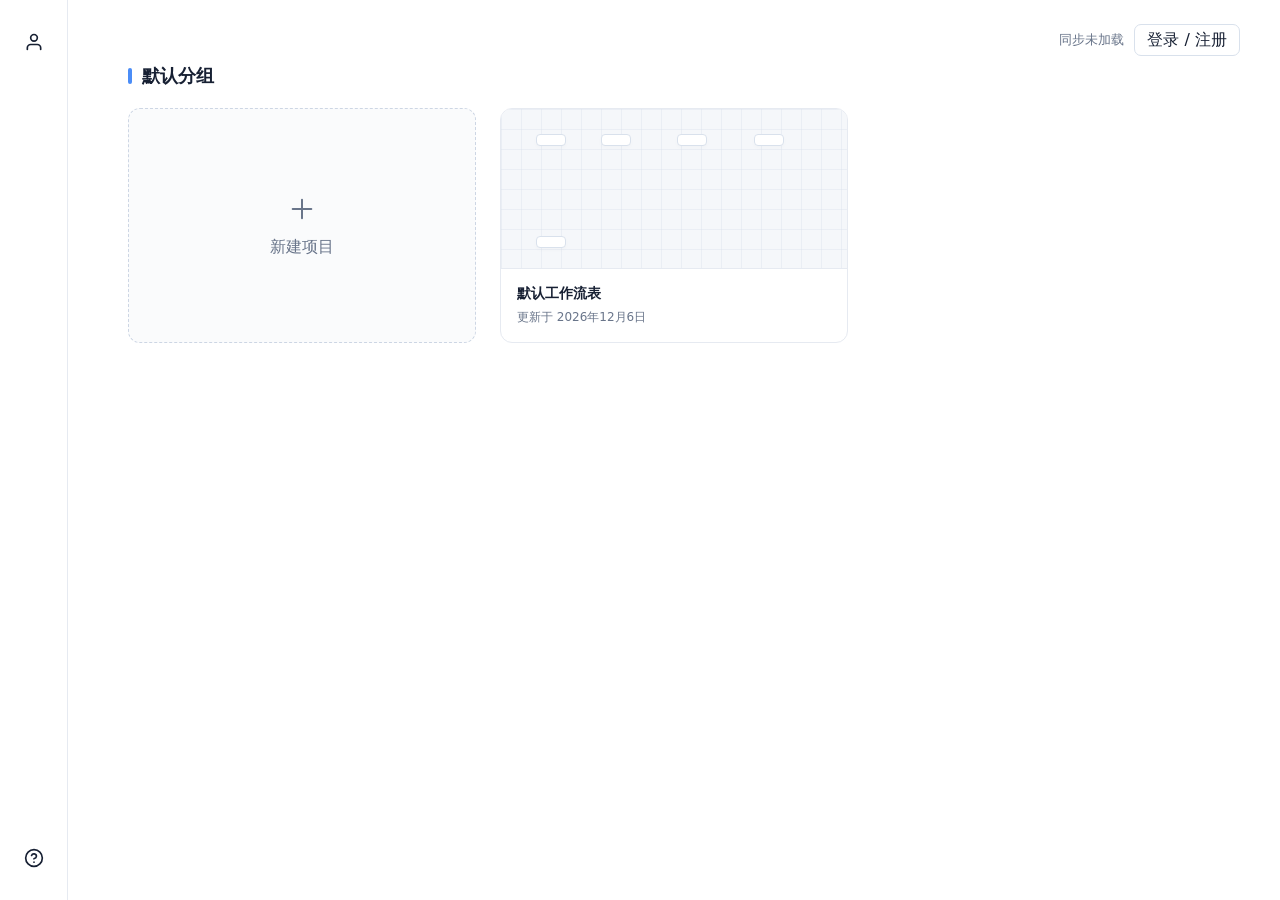
==== index.html @ f254afd6 "Add files via upload" ====
<!doctype html>
<html lang="zh-CN">
  <head>
    <meta charset="UTF-8" />
    <meta name="viewport" content="width=device-width, initial-scale=1.0" />
    <title>自定义工作流表</title>
    <link rel="stylesheet" href="./workflow-board.css" />
  </head>
  <body>

    <!-- 加载中弹窗 -->
    <div id="loadingModal" class="modal-overlay" style="display: none; z-index: 10000;">
      <div class="modal-box" style="width: auto; display: flex; align-items: center; gap: 16px; padding: 16px 24px;">
        <div class="spinner"></div>
        <span id="loadingMessage" style="font-size: 14px; font-weight: 500;">AI 思考中...</span>
      </div>
    </div>

    <!-- 视图 1：主控制台 Dashboard -->
    <div id="dashboardView" class="view-container active">
      <aside class="dash-sidebar">
        <div class="user-avatar" title="用户账号">
          <svg width="20" height="20" viewBox="0 0 24 24" fill="none" stroke="currentColor" stroke-width="2" stroke-linecap="round" stroke-linejoin="round">
            <path d="M20 21v-2a4 4 0 0 0-4-4H8a4 4 0 0 0-4 4v2"></path>
            <circle cx="12" cy="7" r="4"></circle>
          </svg>
        </div>
        <div class="help-icon" title="帮助与设置">
          <svg width="20" height="20" viewBox="0 0 24 24" fill="none" stroke="currentColor" stroke-width="2" stroke-linecap="round" stroke-linejoin="round">
            <circle cx="12" cy="12" r="10"></circle>
            <path d="M9.09 9a3 3 0 0 1 5.83 1c0 2-3 3-3 3"></path>
            <line x1="12" y1="17" x2="12.01" y2="17"></line>
          </svg>
        </div>
      </aside>
      
      <main class="dash-main">
        <header class="dash-header-top">
          <div class="auth-bar">
            <span id="authStatus" class="auth-status">本地模式</span>
            <button id="loginOpenBtn" class="ghost-button" type="button">登录 / 注册</button>
            <button id="logoutBtn" class="ghost-button" type="button" hidden>退出</button>
          </div>
        </header>

        <div id="dashboardContent">
          <!-- 项目卡片与分类组由 JS 动态生成 -->
        </div>
      </main>
    </div>

    <!-- 视图 2：编辑器 Editor -->
    <div id="editorView" class="view-container app-shell">
      <header class="topbar">
        <div class="brand">
          <!-- 返回主页按钮 -->
          <button class="back-btn" id="backToDashBtn" title="返回项目主页">
            <svg width="18" height="18" viewBox="0 0 24 24" fill="none" stroke="currentColor" stroke-width="2" stroke-linecap="round" stroke-linejoin="round">
              <line x1="19" y1="12" x2="5" y2="12"></line>
              <polyline points="12 19 5 12 5"></polyline>
            </svg>
          </button>
          <span class="brand-mark" aria-hidden="true"></span>
          <div style="display: flex; flex-direction: column;">
            
            <!-- 顶部项目分类组保留自定义输入组件 -->
            <div style="position: relative;">
              <input class="project-category-input" id="projectCategoryInput" type="text" placeholder="项目分类 (如: 个人项目)" aria-label="项目分类组" autocomplete="off" />
              <div id="projectCategoryDropdown" class="combo-dropdown" style="width: 140px;"></div>
            </div>

            <input class="workflow-title-input" id="workflowTitleInput" type="text" value="自定义工作流表" aria-label="工作流名称" />
          </div>
        </div>
        <div class="top-actions">
          <!-- 新增 AI 生成按钮 -->
          <button class="ai-button" id="aiGenerateBtn" type="button" title="使用 AI 一键生成完整的工作流">✨ 智能生成</button>
          <button class="ghost-button" id="apiConfigBtn" type="button" title="配置 Gemini API Key">配置 API</button>
          <button class="icon-button" id="resetBtn" type="button" title="恢复当前示例">↺</button>
          <button class="ghost-button" id="addNodeBtn" type="button">新增节点</button>
          <button class="primary-button" id="saveBtn" type="button">保存</button>
        </div>
      </header>

      <main class="workspace">
        <aside class="sidebar">
          <div class="rail">
            <button class="rail-button active" title="工作流" aria-label="工作流">
              <span></span>
            </button>
            <button class="rail-button" id="newWorkspaceBtn" title="新建空白工作区" aria-label="新建空白工作区">
              <svg width="18" height="18" viewBox="0 0 24 24" fill="none" stroke-width="2.5" stroke-linecap="round" stroke-linejoin="round" style="margin: auto; display: block;">
                <line x1="12" y1="5" x2="12" y2="19"></line>
                <line x1="5" y1="12" x2="19" y2="12"></line>
              </svg>
            </button>
          </div>
          <section class="list-panel">
            <div class="panel-heading">
              <h2>项目文件夹</h2>
              <span id="nodeCount">0</span>
            </div>
            <label class="search-box">
              <span aria-hidden="true">⌕</span>
              <input id="searchInput" type="search" placeholder="搜索名称" autocomplete="off" />
            </label>
            <div class="node-list-container" id="nodeListContainer">
              <ol class="node-list" id="nodeList"></ol>
            </div>
          </section>
        </aside>

        <section class="canvas-section">
          <div class="canvas-toolbar">
            <div class="zoom-group" aria-label="缩放控制">
              <button id="zoomOutBtn" type="button">−</button>
              <span id="zoomLabel">100%</span>
              <button id="zoomInBtn" type="button">＋</button>
            </div>
            <button id="fitBtn" type="button">自动布局</button>
            <button id="connectEdgeBtn" type="button">新增连线</button>
            <button id="deleteEdgeBtn" type="button" disabled>删除连线</button>
            <div class="connection-hint" id="connectionHint">Shift框选 | Ctrl拖拽复制 | Ctrl+Z撤销</div>
          </div>
          <div class="canvas-viewport" id="canvasViewport">
            <div class="canvas-grid" id="canvasGrid">
              <svg class="edge-layer" id="edgeLayer" aria-hidden="true"></svg>
              <div class="node-layer" id="nodeLayer"></div>
            </div>
            <div class="selection-box" id="selectionBox" hidden></div>
          </div>
          <div class="minimap" aria-hidden="true">
            <svg id="miniMapSvg" viewBox="0 0 220 120"></svg>
            <div class="mini-tools">
              <button type="button" id="miniPlus" title="放大">＋</button>
              <button type="button" id="miniMinus" title="缩小">−</button>
            </div>
          </div>
        </section>

        <aside class="detail-panel" id="detailPanel">
          <div class="detail-header">
            <div>
              <p class="eyebrow">节点信息</p>
              <h2 id="detailTitle">选择节点</h2>
            </div>
          </div>

          <form class="detail-form" id="detailForm">
            <label>
              节点名称
              <input id="nodeTitleInput" name="title" type="text" />
            </label>
            
            <div class="field-row">
              <label style="flex: 1;">
                分类组
                <!-- === 核心修改：右侧节点分类组使用原生 Select 下拉菜单 === -->
                <select id="nodeCategorySelect" name="category"></select>
              </label>
              <label style="flex: 0 0 64px;">
                节点颜色
                <input id="nodeColorInput" name="color" type="color" value="#ffffff" />
              </label>
            </div>

            <label>
              <div style="display:flex; justify-content: space-between; align-items: center;">
                <span>备注</span>
                <button type="button" id="aiDescBtn" class="label-action-btn" title="根据当前节点名称与分类，AI自动编写执行说明">✨ 智能补全</button>
              </div>
              <textarea id="nodeDescriptionInput" name="description" rows="4"></textarea>
            </label>

            <!-- 超链接设置区域 -->
            <div class="field-row">
              <label>
                链接文字
                <input id="nodeLinkTextInput" name="linkText" type="text" placeholder="例如：点击下载扩展插件" />
              </label>
              <label>
                链接地址
                <input id="nodeLinkUrlInput" name="linkUrl" type="url" placeholder="https://" />
              </label>
            </div>

            <div class="image-block">
              <div class="block-title">节点图片</div>
              <div class="image-preview" id="imagePreview">
                <span>未添加图片</span>
              </div>
              <div class="image-actions">
                <label class="upload-button" for="nodeImageInput">添加图片</label>
                <input id="nodeImageInput" name="image" type="file" accept="image/*" />
                <button class="ghost-button" id="removeImageBtn" type="button">移除图片</button>
              </div>
            </div>

            <button class="danger-button" id="deleteNodeBtn" type="button" style="margin-top: 12px;">删除选中的节点</button>
          </form>
        </aside>
      </main>

      <footer class="footer">
        <span class="live-dot"></span>
        <span id="footerText">本地工作流已就绪</span>
      </footer>
    </div>

    <!-- 自定义确认弹窗，用于避开 iframe 对 window.confirm 的拦截 -->
    <div id="confirmModal" class="modal-overlay" style="display: none;">
      <div class="modal-box">
        <h3 id="confirmTitle">确认操作</h3>
        <p id="confirmMessage"></p>
        <input type="text" id="confirmInput" style="display: none; width: 100%; margin-bottom: 16px; padding: 8px 12px; border: 1px solid var(--line); border-radius: 6px; box-sizing: border-box; outline: none;" />
        <div class="modal-actions">
          <button id="confirmCancelBtn" class="ghost-button">取消</button>
          <button id="confirmOkBtn" class="primary-button" style="width: auto; margin: 0;">确认</button>
        </div>
      </div>
    </div>

    <div id="authModal" class="modal-overlay" style="display: none;">
      <div class="modal-box auth-modal-box">
        <h3>账号登录</h3>
        <p>登录后，工作流会保存到 Supabase 云端，并按账号隔离。</p>
        <label class="auth-field">
          邮箱
          <input id="authEmailInput" type="email" autocomplete="email" placeholder="name@example.com" />
        </label>
        <label class="auth-field">
          密码
          <input id="authPasswordInput" type="password" autocomplete="current-password" placeholder="至少 6 位" />
        </label>
        <div class="modal-actions">
          <button id="authCancelBtn" class="ghost-button" type="button">取消</button>
          <button id="authRegisterBtn" class="ghost-button" type="button">注册</button>
          <button id="authLoginBtn" class="primary-button" type="button" style="width: auto; margin: 0;">登录</button>
        </div>
      </div>
    </div>

    <!-- 图片大图预览弹窗 -->
    <div id="imagePreviewModal" class="modal-overlay" style="display: none; z-index: 10002; cursor: zoom-out;" title="点击关闭预览">
      <img id="previewModalImg" src="" style="max-width: 90vw; max-height: 90vh; border-radius: 8px; box-shadow: 0 16px 40px rgba(0,0,0,0.5); object-fit: contain; cursor: default;" onclick="event.stopPropagation()" />
      <button style="position: absolute; top: 24px; right: 24px; background: rgba(0,0,0,0.5); border: 1px solid rgba(255,255,255,0.2); color: white; border-radius: 50%; width: 40px; height: 40px; font-size: 24px; line-height: 1; cursor: pointer; display: flex; align-items: center; justify-content: center;" onclick="document.getElementById('imagePreviewModal').style.display='none'">×</button>
    </div>

    <script src="https://cdn.jsdelivr.net/npm/@supabase/supabase-js@2"></script>
    <script src="./supabase-config.js"></script>
    <script src="./workflow-board.js"></script>
  </body>
</html>
---- workflow-board.css ----
:root {
        --bg: #f7f9fc;
        --surface: #ffffff;
        --line: #e6eaf1;
        --line-strong: #d9e1ec;
        --text: #172033;
        --muted: #69758a;
        --soft: #f2f5f9;
        --blue: #4b8df7;
        --blue-soft: #eaf3ff;
        --green: #35bd83;
        --green-soft: #e9f8f0;
        --orange: #f4a24c;
        --orange-soft: #fff3e4;
        --red: #df5d61;
        --red-soft: #fff0f0;
        --purple: #9b51e0;
        --purple-soft: #f3e8ff;
        --shadow: 0 16px 40px rgba(29, 45, 78, 0.08);
        --node-w: 220px;
        font-family:
          Inter, "Microsoft YaHei", "PingFang SC", "Segoe UI", system-ui, sans-serif;
      }

      * {
        box-sizing: border-box;
      }

      body {
        margin: 0;
        min-height: 100vh;
        color: var(--text);
        background: var(--bg);
        overflow-x: hidden;
      }

      button,
      input,
      select,
      textarea {
        font: inherit;
      }

      button {
        cursor: pointer;
      }

      /* 自定义弹窗 Modal 样式 */
      .modal-overlay {
        position: fixed;
        inset: 0;
        background: rgba(0, 0, 0, 0.4);
        backdrop-filter: blur(2px);
        display: flex;
        align-items: center;
        justify-content: center;
        z-index: 9999;
      }
      .modal-box {
        background: var(--surface);
        width: 320px;
        border-radius: 12px;
        padding: 24px;
        box-shadow: 0 20px 40px rgba(0, 0, 0, 0.15);
        animation: modalIn 0.2s cubic-bezier(0.16, 1, 0.3, 1);
      }
      @keyframes modalIn {
        from { transform: translateY(16px); opacity: 0; }
        to { transform: translateY(0); opacity: 1; }
      }
      .modal-box h3 {
        margin: 0 0 12px 0;
        font-size: 16px;
        font-weight: 650;
      }
      .modal-box p {
        margin: 0 0 24px 0;
        font-size: 14px;
        color: var(--muted);
        line-height: 1.5;
      }
      .modal-actions {
        display: flex;
        justify-content: flex-end;
        gap: 12px;
      }

      /* Loading Modal */
      .spinner {
        width: 24px;
        height: 24px;
        border: 3px solid var(--line-strong);
        border-top-color: var(--blue);
        border-radius: 50%;
        animation: spin 1s linear infinite;
        flex-shrink: 0;
      }
      @keyframes spin {
        to { transform: rotate(360deg); }
      }

      /* 视图切换逻辑 */
      .view-container {
        display: none;
        width: 100vw;
        min-height: 100vh;
      }
      .view-container.active {
        display: block;
      }

      /* =========================================
         主控制台 (Dashboard) 样式 
         ========================================= */
      #dashboardView.active {
        display: flex;
        background: #ffffff;
      }

      .dash-sidebar {
        width: 68px;
        border-right: 1px solid var(--line);
        display: flex;
        flex-direction: column;
        align-items: center;
        padding: 24px 0;
        justify-content: space-between;
        flex-shrink: 0;
        background: #fff;
        z-index: 10;
      }

      .dash-sidebar .user-avatar,
      .dash-sidebar .help-icon {
        width: 36px;
        height: 36px;
        border-radius: 50%;
        display: flex;
        align-items: center;
        justify-content: center;
        color: var(--text);
        cursor: pointer;
        transition: background 0.2s;
      }

      .dash-sidebar .user-avatar:hover,
      .dash-sidebar .help-icon:hover {
        background: var(--soft);
      }

      .dash-main {
        flex: 1;
        padding: 40px 60px;
        overflow-y: auto;
        position: relative;
      }

      .dash-header-top {
        position: absolute;
        top: 24px;
        right: 40px;
      }
      .auth-bar {
        display: flex;
        align-items: center;
        gap: 10px;
      }
      .auth-status {
        min-width: 72px;
        color: var(--muted);
        font-size: 13px;
        text-align: right;
      }
      .auth-modal-box {
        width: 380px;
      }
      .auth-field {
        display: grid;
        gap: 8px;
        margin-bottom: 14px;
        color: var(--muted);
        font-size: 13px;
      }
      .auth-field input {
        width: 100%;
        border: 1px solid var(--line);
        border-radius: 8px;
        padding: 10px 12px;
        outline: none;
        background: #fff;
        color: var(--text);
      }
      .auth-field input:focus {
        border-color: var(--blue);
        box-shadow: 0 0 0 3px rgba(75, 141, 247, 0.12);
      }
      .dash-header-top .top-avatar {
        width: 32px;
        height: 32px;
        border-radius: 50%;
        background: var(--blue);
        color: #fff;
        display: flex;
        align-items: center;
        justify-content: center;
        font-size: 14px;
        font-weight: bold;
      }

      /* 项目分组样式 */
      .dashboard-group {
        margin-top: 40px;
      }
      .dashboard-group:first-child {
        margin-top: 24px;
      }
      .group-title {
        font-size: 18px;
        font-weight: 600;
        margin: 0 0 20px 0;
        color: var(--text);
        display: flex;
        align-items: center;
      }
      .group-title::before {
        content: "";
        display: inline-block;
        width: 4px;
        height: 16px;
        background: var(--blue);
        border-radius: 2px;
        margin-right: 10px;
      }

      .project-grid {
        display: grid;
        grid-template-columns: repeat(auto-fill, minmax(280px, 1fr));
        gap: 24px;
      }

      .project-card {
        background: #fff;
        border: 1px solid var(--line);
        border-radius: 12px;
        overflow: hidden;
        cursor: pointer;
        transition: all 0.2s ease;
        text-align: left;
        padding: 0;
        display: flex;
        flex-direction: column;
        position: relative;
      }

      .project-card:hover {
        border-color: var(--blue);
        box-shadow: 0 8px 24px rgba(75, 141, 247, 0.12);
        transform: translateY(-2px);
      }

      .project-card.new-project {
        border: 1px dashed #cdd6e4;
        background: #fafbfc;
        align-items: center;
        justify-content: center;
        min-height: 220px;
        color: var(--muted);
      }

      .project-card.new-project:hover {
        border-color: var(--blue);
        background: var(--blue-soft);
        color: var(--blue);
      }

      .project-card.new-project svg {
        margin-bottom: 12px;
        stroke: currentColor;
      }

      .project-card .thumbnail {
        height: 160px;
        background: #f5f7fa;
        border-bottom: 1px solid var(--line);
        position: relative;
        overflow: hidden;
      }

      .mock-canvas-bg {
        position: absolute;
        inset: 0;
        background-image:
          linear-gradient(to right, rgba(218, 225, 236, 0.4) 1px, transparent 1px),
          linear-gradient(to bottom, rgba(218, 225, 236, 0.4) 1px, transparent 1px);
        background-size: 20px 20px;
      }
      .mock-node {
        position: absolute;
        background: #fff;
        border: 1px solid #d9e1ec;
        border-radius: 4px;
        box-shadow: 0 2px 4px rgba(0,0,0,0.02);
      }

      .project-card .info {
        padding: 16px;
      }

      .project-card .info h3 {
        margin: 0 0 6px 0;
        font-size: 14px;
        font-weight: 600;
        color: var(--text);
        white-space: nowrap;
        overflow: hidden;
        text-overflow: ellipsis;
      }

      .project-card .info p {
        margin: 0;
        font-size: 12px;
        color: var(--muted);
      }

      .delete-project-btn {
        position: absolute;
        top: 10px;
        right: 10px;
        width: 28px;
        height: 28px;
        border-radius: 6px;
        background: rgba(255,255,255,0.9);
        border: 1px solid var(--line);
        color: var(--muted);
        display: flex;
        align-items: center;
        justify-content: center;
        opacity: 0;
        transition: all 0.2s;
      }

      .project-card:hover .delete-project-btn {
        opacity: 1;
      }

      .delete-project-btn:hover {
        background: var(--red-soft);
        color: var(--red);
        border-color: #f0c3c5;
      }


      /* =========================================
         编辑器 (Editor) 样式 
         ========================================= */
      #editorView.active {
        display: grid;
        grid-template-rows: 64px 1fr 28px;
        background: linear-gradient(#fff, #f8fafc 45%);
      }

      .topbar {
        display: flex;
        align-items: center;
        justify-content: space-between;
        padding: 0 24px;
        border-bottom: 1px solid var(--line);
        background: rgba(255, 255, 255, 0.92);
      }

      .brand {
        display: flex;
        align-items: center;
        gap: 14px;
      }

      .back-btn {
        display: flex;
        align-items: center;
        justify-content: center;
        width: 30px;
        height: 30px;
        border-radius: 8px;
        border: 1px solid transparent;
        background: transparent;
        color: var(--muted);
        transition: all 0.2s;
      }
      .back-btn:hover {
        background: var(--soft);
        color: var(--text);
        border-color: var(--line);
      }

      .project-category-input {
        border: 1px solid transparent;
        background: transparent;
        padding: 0 4px;
        margin: 0 0 2px -4px;
        color: var(--muted);
        font-size: 12px;
        line-height: 1;
        width: min(240px, 42vw);
        border-radius: 4px;
        outline: none;
        transition: all 0.2s;
      }

      .project-category-input:hover,
      .project-category-input:focus {
        background: var(--soft);
        border-color: var(--line-strong);
        color: var(--text);
      }

      h1,
      h2 {
        margin: 0;
        font-weight: 650;
        letter-spacing: 0;
      }

      h1 {
        font-size: 15px;
      }

      .workflow-title-input {
        width: min(240px, 42vw);
        min-height: 22px;
        padding: 0;
        border: 1px solid transparent;
        border-radius: 5px;
        background: transparent;
        color: var(--text);
        font-size: 15px;
        font-weight: 650;
        margin-left: -2px;
      }

      .workflow-title-input:hover,
      .workflow-title-input:focus {
        padding: 0 6px;
        border-color: var(--line-strong);
        background: #fbfcfe;
        box-shadow: none;
      }

      h2 {
        font-size: 14px;
      }

      .top-actions,
      .canvas-toolbar,
      .zoom-group,
      .field-row {
        display: flex;
        align-items: center;
      }

      .top-actions {
        gap: 8px;
      }

      .primary-button,
      .ghost-button,
      .danger-button,
      .icon-button,
      .ai-button,
      .canvas-toolbar button,
      .mini-tools button {
        min-height: 32px;
        border: 1px solid var(--line-strong);
        border-radius: 7px;
        background: var(--surface);
        color: var(--text);
        transition:
          border-color 0.16s ease,
          background 0.16s ease,
          color 0.16s ease;
      }

      .primary-button {
        padding: 0 14px;
        border-color: #3f82ee;
        background: var(--blue);
        color: #fff;
      }

      .ghost-button,
      .danger-button {
        padding: 0 12px;
      }

      .danger-button {
        background: transparent;
        border-color: #f0c3c5;
        color: var(--red);
      }
      .danger-button:hover {
        background: var(--red-soft);
      }

      /* AI 生成按钮 */
      .ai-button {
        background: linear-gradient(135deg, var(--purple-soft), #fff);
        border-color: #d8b4fe !important;
        color: var(--purple) !important;
        font-weight: 600;
        padding: 0 14px;
      }
      .ai-button:hover:not(:disabled) {
        background: #f3e8ff;
      }
      .ai-button:disabled {
        opacity: 0.6;
        cursor: not-allowed;
      }

      #apiConfigBtn.api-ready {
        border-color: #bde8d4;
        background: var(--green-soft);
        color: #16885b;
      }

      .api-config-note {
        display: block;
        margin-bottom: 14px;
        color: var(--muted);
        font-size: 12px;
        line-height: 1.5;
      }

      .api-config-field {
        display: grid;
        gap: 6px;
        margin-bottom: 12px;
        color: var(--muted);
        font-size: 12px;
      }

      .api-config-field input {
        width: 100%;
        min-height: 34px;
        padding: 0 10px;
        border: 1px solid var(--line);
        border-radius: 7px;
        background: #fbfcfe;
        color: var(--text);
        outline: none;
      }

      .icon-button {
        width: 32px;
        font-size: 17px;
      }

      .workspace {
        min-height: 0;
        display: grid;
        grid-template-columns: 260px minmax(520px, 1fr) 300px;
        border-bottom: 1px solid var(--line);
      }

      .sidebar {
        display: grid;
        grid-template-columns: 58px 1fr;
        min-width: 0;
        border-right: 1px solid var(--line);
        background: var(--surface);
      }

      .rail {
        display: flex;
        flex-direction: column;
        align-items: center;
        gap: 12px;
        padding-top: 20px;
        border-right: 1px solid var(--line);
      }

      .rail-button {
        width: 34px;
        height: 34px;
        border: 0;
        border-radius: 8px;
        background: transparent;
        cursor: pointer;
      }

      .rail-button span {
        display: block;
        width: 16px;
        height: 16px;
        margin: auto;
        border: 2px solid #92a0b5;
        border-radius: 4px;
      }

      .rail-button svg {
        stroke: #92a0b5;
        transition: stroke 0.16s ease;
      }

      .rail-button:hover svg {
        stroke: var(--blue);
      }

      .rail-button.active {
        background: var(--blue-soft);
      }

      .rail-button.active span {
        border-color: var(--blue);
      }

      .rail-button.active svg {
        stroke: var(--blue);
      }

      .list-panel {
        padding: 20px 14px;
        min-width: 0;
        display: flex;
        flex-direction: column;
      }

      .panel-heading {
        display: flex;
        align-items: center;
        justify-content: space-between;
        margin-bottom: 14px;
        flex-shrink: 0;
      }

      .panel-heading span {
        color: var(--muted);
        font-size: 12px;
      }

      .search-box {
        display: flex;
        align-items: center;
        gap: 8px;
        height: 34px;
        padding: 0 10px;
        border: 1px solid var(--line);
        border-radius: 7px;
        background: #fbfcfe;
        color: #8b96aa;
        flex-shrink: 0;
      }

      .search-box input {
        width: 100%;
        border: 0;
        outline: 0;
        background: transparent;
        color: var(--text);
      }

      .node-list-container {
        flex: 1;
        overflow-y: auto;
        margin-top: 14px;
        padding-right: 4px;
      }

      .node-list {
        list-style: none;
        margin: 0;
        padding: 0;
        display: grid;
        gap: 4px;
      }

      .category-header {
        font-size: 12px;
        font-weight: 650;
        color: #92a0b5;
        margin: 14px 0 6px 4px;
        grid-column: 1 / -1;
        display: flex;
        align-items: center;
      }
      .category-header:first-child {
        margin-top: 0;
      }

      /* ===== 节点分类编辑框样式 ===== */
      .category-title-edit {
        padding: 2px 6px;
        border-radius: 4px;
        border: 1px solid transparent;
        outline: none;
        transition: all 0.2s;
        cursor: text;
        display: inline-block;
        min-width: 60px;
      }
      .category-title-edit:hover,
      .category-title-edit:focus {
        background: rgba(0,0,0,0.04);
        border-color: var(--line);
        color: var(--text);
      }

      .node-list button {
        width: 100%;
        display: grid;
        grid-template-columns: 18px minmax(0, 1fr);
        align-items: center;
        gap: 7px;
        min-height: 36px;
        border: 1px solid transparent;
        border-radius: 7px;
        background: transparent;
        color: var(--text);
        text-align: left;
      }

      .node-list button:hover,
      .node-list button.active {
        border-color: var(--line);
        background: #fbfcff;
      }

      .status-dot {
        width: 9px;
        height: 9px;
        border-radius: 50%;
        background: var(--muted);
      }

      .node-list .title {
        overflow: hidden;
        text-overflow: ellipsis;
        white-space: nowrap;
        font-size: 13px;
      }

      .canvas-section {
        position: relative;
        overflow: hidden;
        min-width: 0;
        min-height: 0;
        display: grid;
        grid-template-rows: 52px 1fr;
        background: #fbfcfe;
      }

      .canvas-toolbar {
        gap: 10px;
        padding: 10px 18px;
        border-bottom: 1px solid var(--line);
      }

      .zoom-group {
        height: 32px;
        border: 1px solid var(--line);
        border-radius: 7px;
        overflow: hidden;
        background: var(--surface);
      }

      .zoom-group button {
        min-height: 30px;
        width: 32px;
        border: 0;
        border-radius: 0;
      }

      .zoom-group span {
        min-width: 56px;
        text-align: center;
        color: var(--muted);
        font-size: 12px;
      }

      .connection-hint {
        margin-left: auto;
        color: var(--muted);
        font-size: 12px;
      }

      .canvas-toolbar button.active {
        border-color: #9dc1fb;
        background: var(--blue-soft);
        color: #236bd5;
      }

      .canvas-toolbar button:disabled {
        cursor: not-allowed;
        opacity: 0.48;
      }

      .canvas-viewport {
        position: relative;
        overflow: hidden;
        min-height: 0;
        cursor: default;
      }

      .canvas-viewport.panning {
        cursor: grabbing;
      }

      /* 拖拽图片进入画布时的视觉提示 */
      .canvas-viewport.drag-over::after {
        content: "松开鼠标以批量生成图片节点";
        position: absolute;
        inset: 0;
        background: rgba(75, 141, 247, 0.08);
        border: 2px dashed var(--blue);
        z-index: 200;
        display: flex;
        align-items: center;
        justify-content: center;
        font-size: 20px;
        font-weight: 600;
        color: var(--blue);
        pointer-events: none;
      }

      .canvas-grid {
        position: absolute;
        inset: 0;
        transform-origin: 0 0;
        background-image:
          linear-gradient(to right, rgba(218, 225, 236, 0.55) 1px, transparent 1px),
          linear-gradient(to bottom, rgba(218, 225, 236, 0.55) 1px, transparent 1px);
        background-size: 120px 120px;
      }

      .edge-layer,
      .node-layer {
        position: absolute;
        inset: 0;
        transform-origin: 0 0;
      }

      .edge-layer {
        width: 100%;
        height: 100%;
        pointer-events: auto;
      }

      .node-layer {
        pointer-events: none;
      }

      .edge-path {
        fill: none;
        stroke: #64c894;
        stroke-width: 2;
        pointer-events: none;
        transition:
          stroke 0.16s ease,
          stroke-width 0.16s ease;
      }

      .edge-hit {
        fill: none;
        stroke: rgba(0, 0, 0, 0);
        stroke-width: 18;
        cursor: pointer;
        pointer-events: stroke;
      }

      .edge-path.muted {
        stroke: #cfd7e4;
        stroke-dasharray: 5 5;
      }

      .edge-path:hover,
      .edge-path.selected {
        stroke: var(--blue);
        stroke-width: 3;
      }

      /* 节点卡片样式 */
      .node-card {
        position: absolute;
        width: var(--node-w);
        min-height: 120px; 
        display: flex;
        flex-direction: column;
        align-items: stretch;
        text-align: left;
        gap: 8px;
        padding: 12px;
        border: 1px solid var(--line-strong);
        border-radius: 8px;
        background: var(--surface);
        box-shadow: 0 7px 20px rgba(25, 36, 64, 0.05);
        cursor: grab;
        touch-action: none;
        user-select: none;
        pointer-events: auto;
        overflow: hidden; 
      }

      /* ==== 智能弹性高度核心逻辑 ==== */
      .node-card.auto-height {
        height: auto !important; 
      }
      .node-card.auto-height .node-sub {
        max-height: 60px; 
      }
      .node-card:not(.auto-height) .node-sub {
        flex: 1; 
        max-height: none;
      }

      .node-card:hover {
        border-color: #b9c8dd;
      }

      .node-card:active {
        cursor: grabbing;
      }

      .node-card.selected {
        border-color: var(--blue);
        box-shadow: 0 0 0 3px rgba(75, 141, 247, 0.15), var(--shadow);
      }

      .node-card.running {
        border-color: var(--orange);
      }

      /* 分类徽章样式 */
      .node-badge {
        display: inline-flex;
        align-items: center;
        gap: 4px;
        font-size: 11px;
        font-weight: 600;
        padding: 4px 8px;
        border-radius: 6px;
        margin-bottom: 4px;
        width: fit-content;
        transition: background-color 0.2s, color 0.2s;
      }
      .node-badge svg {
        width: 12px;
        height: 12px;
        flex-shrink: 0;
        fill: currentColor;
      }

      .node-title {
        display: block;
        overflow: hidden;
        text-overflow: ellipsis;
        white-space: nowrap;
        font-size: 13px;
        font-weight: 650;
      }

      .node-sub {
        display: flex;
        flex-direction: column;
        margin-top: 5px;
        color: var(--muted);
        font-size: 11px;
        min-height: 0;
        overflow-y: auto; 
        padding-right: 4px;
      }

      /* 滚动条美化 */
      .node-sub::-webkit-scrollbar {
        width: 4px;
      }
      .node-sub::-webkit-scrollbar-thumb {
        background: rgba(0,0,0,0.15);
        border-radius: 4px;
      }
      .node-sub::-webkit-scrollbar-track {
        background: transparent;
      }

      .node-sub span {
        display: block;
        white-space: pre-wrap;     
        word-break: break-word;    
        line-height: 1.4;
        color: var(--text);
      }

      .node-link {
        display: inline-flex;
        align-items: center;
        gap: 6px;
        margin-top: 8px;
        padding: 6px 8px;
        background: var(--blue-soft);
        color: var(--blue);
        border-radius: 6px;
        font-size: 12px;
        font-weight: 500;
        text-decoration: none;
        transition: all 0.16s ease;
        width: fit-content;
        max-width: 100%;
        cursor: pointer;
        flex-shrink: 0; 
      }
      
      .node-link:hover {
        background: #d1e2ff;
        text-decoration: underline;
      }
      
      .node-link svg {
        flex-shrink: 0;
      }
      
      .node-link span {
        overflow: hidden;
        text-overflow: ellipsis;
        white-space: nowrap;
      }

      .node-image {
        display: block;
        width: 100%;
        aspect-ratio: 16 / 9;      
        height: auto;              
        margin-bottom: 8px;
        overflow: hidden;
        border: 1px solid var(--line);
        border-radius: 6px;
        background: var(--soft);
        flex-shrink: 0;
      }

      /* === 放大镜鼠标指针 === */
      .node-image img {
        width: 100%;
        height: 100%;
        display: block;
        object-fit: cover;
        cursor: zoom-in; 
      }

      /* 拖拽调整大小手柄 */
      .node-resize-handle {
        position: absolute;
        right: 2px;
        bottom: 2px;
        width: 16px;
        height: 16px;
        cursor: se-resize;
        z-index: 20; 
        display: flex;
        align-items: center;
        justify-content: center;
      }
      .node-resize-handle svg {
        width: 10px;
        height: 10px;
        fill: #b3bdcc;
        transition: fill 0.2s;
      }
      .node-resize-handle:hover svg {
        fill: var(--blue);
      }

      .selection-box {
        position: absolute;
        border: 1px solid var(--blue);
        background: rgba(75, 141, 247, 0.15);
        pointer-events: none;
        z-index: 100;
      }

      .minimap {
        position: absolute;
        right: 18px;
        bottom: 18px;
        z-index: 20;
        width: 176px;
        height: 116px;
        padding: 10px 34px 10px 10px;
        border: 1px solid var(--line);
        border-radius: 8px;
        background: rgba(255, 255, 255, 0.9);
        box-shadow: var(--shadow);
        pointer-events: auto;
      }

      .minimap svg {
        width: 100%;
        height: 100%;
      }

      .mini-tools {
        position: absolute;
        right: 7px;
        top: 10px;
        display: grid;
        gap: 6px;
      }

      .mini-tools button {
        width: 24px;
        min-height: 24px;
        padding: 0;
        color: var(--muted);
      }

      .detail-panel {
        min-width: 0;
        padding: 18px;
        border-left: 1px solid var(--line);
        background: var(--surface);
        overflow: auto;
      }

      .detail-header {
        display: flex;
        align-items: flex-start;
        justify-content: space-between;
        gap: 12px;
        min-height: 46px;
        margin-bottom: 14px;
      }

      .status-pill {
        flex: 0 0 auto;
        padding: 4px 8px;
        border-radius: 999px;
        background: var(--soft);
        color: var(--muted);
        font-size: 12px;
      }

      .detail-form {
        display: grid;
        gap: 12px;
      }

      .detail-form label,
      .info-block,
      .image-block {
        display: grid;
        gap: 7px;
        color: var(--muted);
        font-size: 12px;
      }

      .field-row {
        gap: 10px;
      }

      .field-row label {
        flex: 1;
        min-width: 0;
      }

      input,
      select,
      textarea {
        width: 100%;
        min-height: 34px;
        border: 1px solid var(--line);
        border-radius: 7px;
        background: #fbfcfe;
        color: var(--text);
        outline: 0;
      }

      input,
      select {
        padding: 0 10px;
      }

      textarea {
        resize: vertical;
        padding: 9px 10px;
        line-height: 1.5;
      }

      input:focus,
      select:focus,
      textarea:focus {
        border-color: #9dc1fb;
        box-shadow: 0 0 0 3px rgba(75, 141, 247, 0.12);
      }

      /* 颜色选择器特定样式 */
      input[type="color"] {
        padding: 0;
        border: 1px solid var(--line);
        border-radius: 7px;
        height: 34px;
        width: 100%;
        cursor: pointer;
        background: #fff;
      }
      input[type="color"]::-webkit-color-swatch-wrapper {
        padding: 2px;
      }
      input[type="color"]::-webkit-color-swatch {
        border-radius: 4px;
        border: none;
      }

      .info-block,
      .image-block {
        padding: 12px;
        border: 1px solid var(--line);
        border-radius: 8px;
        background: #fbfcfe;
      }

      .block-title {
        color: var(--text);
        font-weight: 650;
      }

      dl {
        display: grid;
        grid-template-columns: 78px 1fr;
        gap: 8px 10px;
        margin: 0;
        font-size: 12px;
      }

      dt {
        color: var(--muted);
      }

      dd {
        margin: 0;
        color: var(--text);
        overflow-wrap: anywhere;
      }

      .image-preview {
        display: grid;
        place-items: center;
        height: 110px; 
        overflow: hidden;
        border: 1px dashed #cdd6e4;
        border-radius: 8px;
        background: #fff;
        color: var(--muted);
      }

      .image-preview img {
        width: 100%;
        height: 100%;
        display: block;
        object-fit: contain; 
      }

      /* 拖拽图片进入属性面板图片区时的视觉提示 */
      .image-preview.drag-over {
        border-color: var(--blue);
        background: var(--blue-soft);
        color: var(--blue);
      }

      .image-actions {
        display: flex;
        gap: 8px;
      }

      .image-actions input[type="file"] {
        position: absolute;
        width: 1px;
        height: 1px;
        opacity: 0;
        pointer-events: none;
      }

      .upload-button {
        flex: 1;
        display: grid;
        place-items: center;
        min-height: 32px;
        border: 1px solid var(--line-strong);
        border-radius: 7px;
        background: var(--surface);
        color: var(--text);
        cursor: pointer;
      }

      .image-actions .ghost-button {
        flex: 1;
      }

      /* 内联按钮 (AI补全使用) */
      .label-action-btn {
        background: none;
        border: none;
        color: var(--purple);
        cursor: pointer;
        font-size: 12px;
        font-weight: 600;
        padding: 0;
        display: flex;
        align-items: center;
        gap: 2px;
      }
      .label-action-btn:hover {
        text-decoration: underline;
      }
      .label-action-btn:disabled {
        opacity: 0.5;
        cursor: not-allowed;
        text-decoration: none;
      }

      /* ===== 分类下拉组合框定制样式 (顶部项目分类仍在使用) ===== */
      .combo-dropdown {
        position: absolute;
        top: calc(100% + 4px);
        left: 0;
        right: 0;
        background: #fff;
        border: 1px solid var(--line);
        border-radius: 6px;
        box-shadow: 0 4px 12px rgba(0,0,0,0.1);
        z-index: 200;
        display: none;
        max-height: 160px;
        overflow-y: auto;
      }
      .combo-dropdown.show {
        display: block;
      }
      .combo-option {
        padding: 8px 10px;
        cursor: pointer;
        font-size: 12px;
        color: var(--text);
        transition: background 0.1s;
      }
      .combo-option:hover {
        background: var(--blue-soft);
        color: var(--blue);
      }

      .footer {
        display: flex;
        align-items: center;
        gap: 8px;
        padding: 0 22px;
        color: var(--muted);
        background: var(--surface);
        font-size: 12px;
      }

      .live-dot {
        width: 7px;
        height: 7px;
        border-radius: 50%;
        background: var(--green);
      }

      [data-status="done"],
      .status-dot.done {
        background: var(--green);
      }

      [data-status="running"],
      .status-dot.running {
        background: var(--orange);
      }

      [data-status="waiting"],
      .status-dot.waiting {
        background: #8c98aa;
      }

      [data-status="failed"],
      .status-dot.failed {
        background: var(--red);
      }

      .status-pill.done {
        background: var(--green-soft);
        color: #16885b;
      }

      .status-pill.running {
        background: var(--orange-soft);
        color: #a96212;
      }

      .status-pill.waiting {
        background: var(--soft);
        color: #667286;
      }

      .status-pill.failed {
        background: var(--red-soft);
        color: #b13e43;
      }

      @media (max-width: 1180px) {
        .workspace {
          grid-template-columns: 230px minmax(440px, 1fr);
        }

        .detail-panel {
          position: fixed;
          right: 14px;
          top: 78px;
          bottom: 42px;
          width: min(330px, calc(100vw - 36px));
          border: 1px solid var(--line);
          border-radius: 10px;
          box-shadow: var(--shadow);
        }
      }

      @media (max-width: 760px) {
        .app-shell {
          grid-template-rows: auto 1fr 28px;
        }

        .topbar {
          align-items: flex-start;
          gap: 12px;
          flex-direction: column;
          padding: 14px;
        }

        .top-actions {
          width: 100%;
        }

        .top-actions .ghost-button,\n        .top-actions .primary-button {
          flex: 1;
        }

        .workspace {
          grid-template-columns: 1fr;
          grid-template-rows: auto minmax(520px, 1fr);
        }

        .sidebar {
          grid-template-columns: 46px minmax(0, 1fr);
          border-right: 0;
          border-bottom: 1px solid var(--line);
        }

        .rail {
          padding-top: 14px;
        }

        .list-panel {
          padding: 14px;
        }

        .node-list-container {
          margin-top: 10px;
        }

        .canvas-section {
          min-height: 520px;
        }

        .canvas-toolbar {
          align-items: stretch;
          flex-wrap: wrap;
          padding: 10px 12px;
        }

        .detail-panel {
          top: auto;
          left: 10px;
          right: 10px;
          bottom: 38px;
          width: auto;
          max-height: 46vh;
        }

        .field-row {
          align-items: stretch;
          flex-direction: column;
        }

        .minimap {
          right: 12px;
          bottom: 12px;
          width: 150px;
          height: 100px;
        }
      }
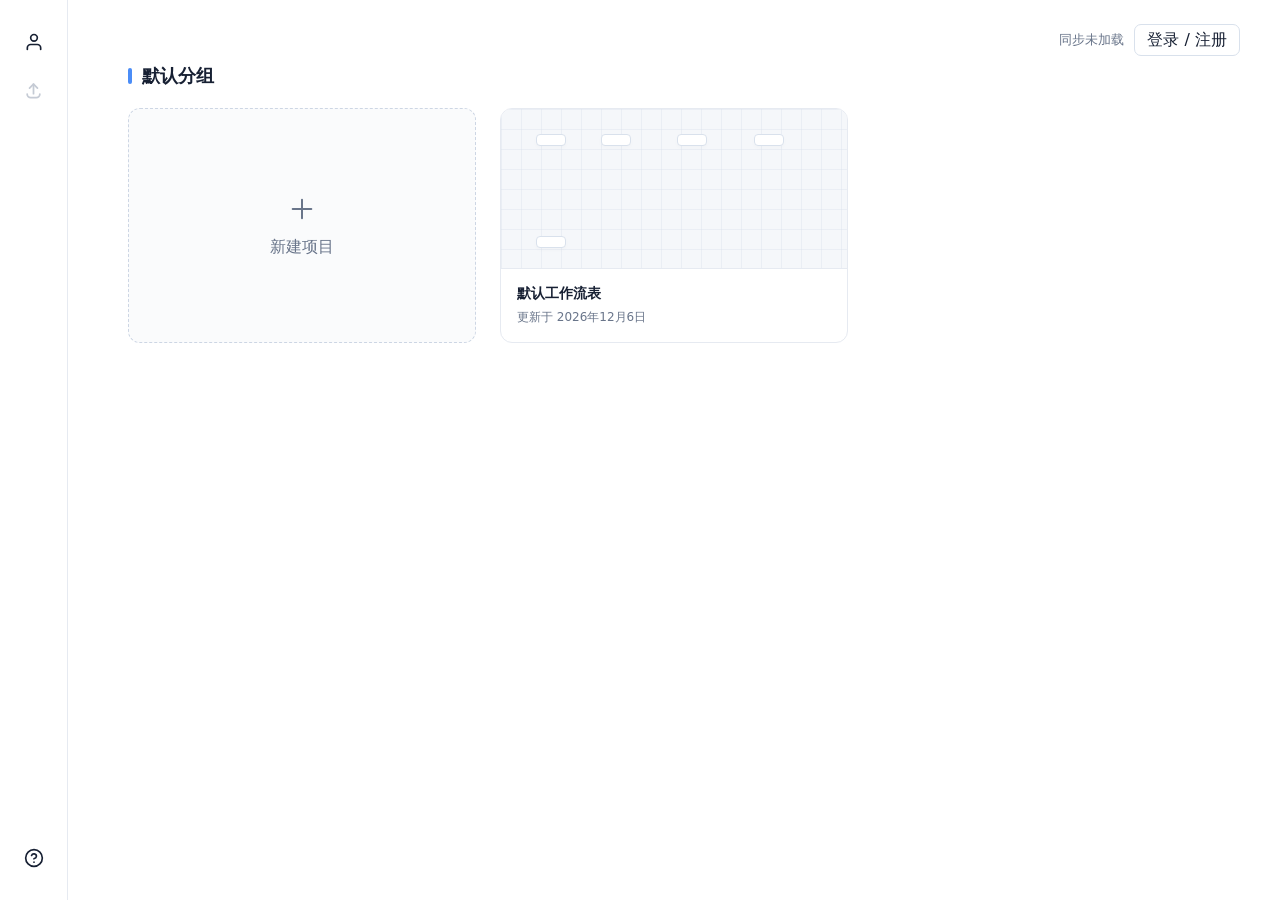
==== commit d58a95a7: "Add files via upload" ====
--- a/index.html
+++ b/index.html
@@ -19,13 +19,22 @@
     <!-- 视图 1：主控制台 Dashboard -->
     <div id="dashboardView" class="view-container active">
       <aside class="dash-sidebar">
-        <div class="user-avatar" title="用户账号">
-          <svg width="20" height="20" viewBox="0 0 24 24" fill="none" stroke="currentColor" stroke-width="2" stroke-linecap="round" stroke-linejoin="round">
-            <path d="M20 21v-2a4 4 0 0 0-4-4H8a4 4 0 0 0-4 4v2"></path>
-            <circle cx="12" cy="7" r="4"></circle>
-          </svg>
-        </div>
-        <div class="help-icon" title="帮助与设置">
+        <div class="dash-sidebar-top">
+          <div class="user-avatar" title="用户账号">
+            <svg width="20" height="20" viewBox="0 0 24 24" fill="none" stroke="currentColor" stroke-width="2" stroke-linecap="round" stroke-linejoin="round">
+              <path d="M20 21v-2a4 4 0 0 0-4-4H8a4 4 0 0 0-4 4v2"></path>
+              <circle cx="12" cy="7" r="4"></circle>
+            </svg>
+          </div>
+          <button class="cloud-upload-button" id="forceCloudUploadBtn" type="button" title="Upload to cloud" aria-label="Upload to cloud">
+            <svg width="19" height="19" viewBox="0 0 24 24" fill="none" stroke="currentColor" stroke-width="2.2" stroke-linecap="round" stroke-linejoin="round" aria-hidden="true">
+              <path d="M12 16V4"></path>
+              <path d="m7 9 5-5 5 5"></path>
+              <path d="M20 16.5A4.5 4.5 0 0 1 15.5 21h-7A4.5 4.5 0 0 1 4 16.5"></path>
+            </svg>
+          </button>
+        </div>
+        <div class="help-icon" title="版本号：v1.0.0" data-version="版本号：v1.0.0">
           <svg width="20" height="20" viewBox="0 0 24 24" fill="none" stroke="currentColor" stroke-width="2" stroke-linecap="round" stroke-linejoin="round">
             <circle cx="12" cy="12" r="10"></circle>
             <path d="M9.09 9a3 3 0 0 1 5.83 1c0 2-3 3-3 3"></path>
@@ -76,9 +85,9 @@
           <!-- 新增 AI 生成按钮 -->
           <button class="ai-button" id="aiGenerateBtn" type="button" title="使用 AI 一键生成完整的工作流">✨ 智能生成</button>
           <button class="ghost-button" id="apiConfigBtn" type="button" title="配置 Gemini API Key">配置 API</button>
-          <button class="icon-button" id="resetBtn" type="button" title="恢复当前示例">↺</button>
-          <button class="ghost-button" id="addNodeBtn" type="button">新增节点</button>
-          <button class="primary-button" id="saveBtn" type="button">保存</button>
+          <button class="ghost-button" id="exportWorkspaceBtn" type="button">导出文件</button>
+          <button class="ghost-button" id="importWorkspaceBtn" type="button">导入覆盖</button>
+          <input id="importWorkspaceInput" type="file" accept="application/json,.json" hidden />
         </div>
       </header>
 
@@ -117,7 +126,7 @@
               <span id="zoomLabel">100%</span>
               <button id="zoomInBtn" type="button">＋</button>
             </div>
-            <button id="fitBtn" type="button">自动布局</button>
+            <button id="addNodeBtn" type="button">新增节点</button>
             <button id="connectEdgeBtn" type="button">新增连线</button>
             <button id="deleteEdgeBtn" type="button" disabled>删除连线</button>
             <div class="connection-hint" id="connectionHint">Shift框选 | Ctrl拖拽复制 | Ctrl+Z撤销</div>
--- a/workflow-board.css
+++ b/workflow-board.css
@@ -26,12 +26,18 @@
         box-sizing: border-box;
       }
 
+      html,
+      body {
+        width: 100%;
+        height: 100%;
+      }
+
       body {
         margin: 0;
-        min-height: 100vh;
+        min-height: 100%;
         color: var(--text);
         background: var(--bg);
-        overflow-x: hidden;
+        overflow: hidden;
       }
 
       button,
@@ -103,7 +109,8 @@
       .view-container {
         display: none;
         width: 100vw;
-        min-height: 100vh;
+        height: 100vh;
+        min-height: 0;
       }
       .view-container.active {
         display: block;
@@ -130,22 +137,74 @@
         z-index: 10;
       }
 
+      .dash-sidebar-top {
+        display: flex;
+        flex-direction: column;
+        align-items: center;
+        gap: 12px;
+      }
+
       .dash-sidebar .user-avatar,
-      .dash-sidebar .help-icon {
+      .dash-sidebar .help-icon,
+      .dash-sidebar .cloud-upload-button {
+        position: relative;
         width: 36px;
         height: 36px;
+        min-height: 36px;
+        padding: 0;
+        border: 0;
         border-radius: 50%;
         display: flex;
         align-items: center;
         justify-content: center;
         color: var(--text);
         cursor: pointer;
+        background: transparent;
         transition: background 0.2s;
       }
 
       .dash-sidebar .user-avatar:hover,
-      .dash-sidebar .help-icon:hover {
+      .dash-sidebar .help-icon:hover,
+      .dash-sidebar .cloud-upload-button:hover {
         background: var(--soft);
+      }
+
+      .dash-sidebar .cloud-upload-button {
+        color: var(--blue);
+      }
+
+      .dash-sidebar .cloud-upload-button:disabled {
+        color: #a7b0bf;
+        cursor: not-allowed;
+        opacity: 0.65;
+      }
+
+      .dash-sidebar .help-icon::after {
+        content: attr(data-version);
+        position: absolute;
+        left: calc(100% + 10px);
+        bottom: 3px;
+        z-index: 50;
+        width: max-content;
+        max-width: 180px;
+        padding: 6px 9px;
+        border: 1px solid var(--line);
+        border-radius: 7px;
+        background: var(--surface);
+        box-shadow: 0 8px 24px rgba(29, 45, 78, 0.12);
+        color: var(--text);
+        font-size: 12px;
+        line-height: 1.2;
+        white-space: nowrap;
+        opacity: 0;
+        transform: translateX(-4px);
+        pointer-events: none;
+        transition: opacity 0.16s ease, transform 0.16s ease;
+      }
+
+      .dash-sidebar .help-icon:hover::after {
+        opacity: 1;
+        transform: translateX(0);
       }
 
       .dash-main {
@@ -355,8 +414,11 @@
          ========================================= */
       #editorView.active {
         display: grid;
-        grid-template-rows: 64px 1fr 28px;
+        grid-template-rows: 64px minmax(0, 1fr) 28px;
         background: linear-gradient(#fff, #f8fafc 45%);
+        height: 100vh;
+        min-height: 0;
+        overflow: hidden;
       }
 
       .topbar {
@@ -366,6 +428,8 @@
         padding: 0 24px;
         border-bottom: 1px solid var(--line);
         background: rgba(255, 255, 255, 0.92);
+        min-width: 0;
+        overflow: hidden;
       }
 
       .brand {
@@ -555,7 +619,9 @@
       }
 
       .workspace {
+        height: 100%;
         min-height: 0;
+        overflow: hidden;
         display: grid;
         grid-template-columns: 260px minmax(520px, 1fr) 300px;
         border-bottom: 1px solid var(--line);
@@ -565,6 +631,8 @@
         display: grid;
         grid-template-columns: 58px 1fr;
         min-width: 0;
+        min-height: 0;
+        overflow: hidden;
         border-right: 1px solid var(--line);
         background: var(--surface);
       }
@@ -620,6 +688,8 @@
       .list-panel {
         padding: 20px 14px;
         min-width: 0;
+        min-height: 0;
+        overflow: hidden;
         display: flex;
         flex-direction: column;
       }
@@ -660,6 +730,7 @@
 
       .node-list-container {
         flex: 1;
+        min-height: 0;
         overflow-y: auto;
         margin-top: 14px;
         padding-right: 4px;
@@ -797,6 +868,7 @@
         position: relative;
         overflow: hidden;
         min-height: 0;
+        height: 100%;
         cursor: default;
       }
 
@@ -899,6 +971,66 @@
         overflow: hidden; 
       }
 
+      .node-edit-toggle {
+        position: absolute;
+        top: 12px;
+        right: 12px;
+        z-index: 5;
+        width: 24px;
+        height: 24px;
+        min-height: 24px;
+        padding: 0;
+        border: 1px solid transparent;
+        border-radius: 6px;
+        background: rgba(255, 255, 255, 0.86);
+        color: #8b96aa;
+        display: inline-flex;
+        align-items: center;
+        justify-content: center;
+        opacity: 0;
+        transition: opacity 0.16s ease, border-color 0.16s ease, color 0.16s ease, background 0.16s ease;
+      }
+
+      .node-card:hover .node-edit-toggle,
+      .node-card.selected .node-edit-toggle,
+      .node-card.editing .node-edit-toggle {
+        opacity: 1;
+      }
+
+      .node-edit-toggle:hover,
+      .node-card.editing .node-edit-toggle {
+        border-color: #b8cffb;
+        background: var(--blue-soft);
+        color: var(--blue);
+      }
+
+      .node-card.editing {
+        cursor: default;
+      }
+
+      .node-card.editing:active {
+        cursor: default;
+      }
+
+      .node-card.editing .node-title,
+      .node-card.editing .node-editable-description {
+        outline: 1px dashed #b8cffb;
+        outline-offset: 3px;
+        border-radius: 4px;
+        background: rgba(234, 243, 255, 0.55);
+        cursor: text;
+      }
+
+      .node-card.editing .node-editable-description {
+        min-height: 42px;
+      }
+
+      .node-card.editing .node-title:focus,
+      .node-card.editing .node-editable-description:focus {
+        outline-color: var(--blue);
+        background: #fff;
+      }
+
       /* ==== 智能弹性高度核心逻辑 ==== */
       .node-card.auto-height {
         height: auto !important; 
@@ -937,8 +1069,9 @@
         font-weight: 600;
         padding: 4px 8px;
         border-radius: 6px;
-        margin-bottom: 4px;
+        margin-bottom: 10px;
         width: fit-content;
+        max-width: calc(100% - 34px);
         transition: background-color 0.2s, color 0.2s;
       }
       .node-badge svg {
@@ -953,14 +1086,16 @@
         overflow: hidden;
         text-overflow: ellipsis;
         white-space: nowrap;
-        font-size: 13px;
+        font-size: 17px;
         font-weight: 650;
+        line-height: 1.35;
+        margin-bottom: 10px;
       }
 
       .node-sub {
         display: flex;
         flex-direction: column;
-        margin-top: 5px;
+        margin-top: 0;
         color: var(--muted);
         font-size: 11px;
         min-height: 0;
@@ -1112,6 +1247,7 @@
 
       .detail-panel {
         min-width: 0;
+        min-height: 0;
         padding: 18px;
         border-left: 1px solid var(--line);
         background: var(--surface);
@@ -1352,6 +1488,8 @@
         color: var(--muted);
         background: var(--surface);
         font-size: 12px;
+        min-width: 0;
+        overflow: hidden;
       }
 
       .live-dot {
@@ -1420,7 +1558,7 @@
 
       @media (max-width: 760px) {
         .app-shell {
-          grid-template-rows: auto 1fr 28px;
+          grid-template-rows: auto minmax(0, 1fr) 28px;
         }
 
         .topbar {
@@ -1434,7 +1572,8 @@
           width: 100%;
         }
 
-        .top-actions .ghost-button,\n        .top-actions .primary-button {
+        .top-actions .ghost-button,
+        .top-actions .primary-button {
           flex: 1;
         }
 
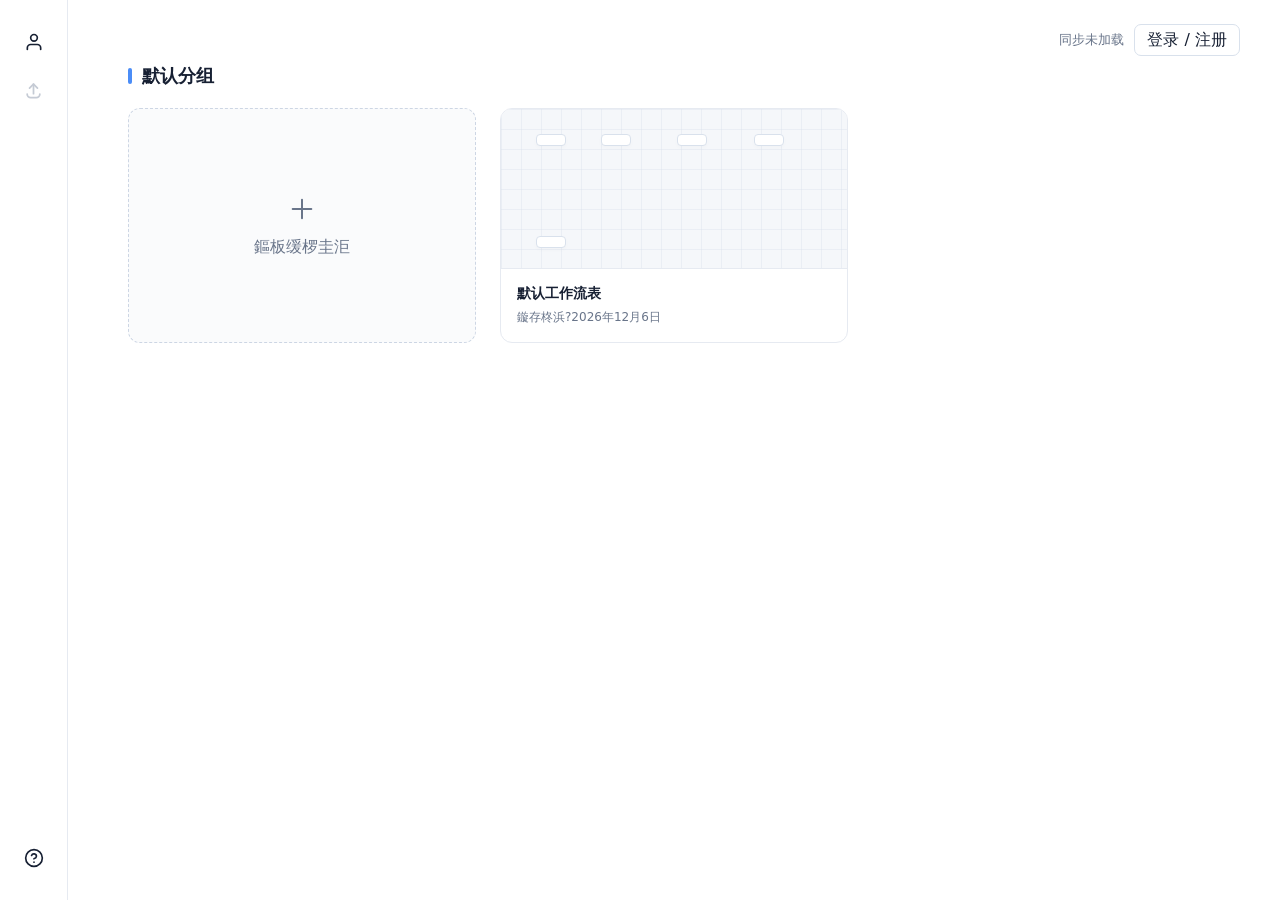
==== commit 173e0a39: "Add files via upload" ====
--- a/index.html
+++ b/index.html
@@ -34,7 +34,7 @@
             </svg>
           </button>
         </div>
-        <div class="help-icon" title="版本号：v1.0.0" data-version="版本号：v1.0.0">
+        <div class="help-icon" title="版本号：v1.0.1" data-version="版本号：v1.0.1">
           <svg width="20" height="20" viewBox="0 0 24 24" fill="none" stroke="currentColor" stroke-width="2" stroke-linecap="round" stroke-linejoin="round">
             <circle cx="12" cy="12" r="10"></circle>
             <path d="M9.09 9a3 3 0 0 1 5.83 1c0 2-3 3-3 3"></path>
--- a/workflow-board.css
+++ b/workflow-board.css
@@ -1179,6 +1179,15 @@
         cursor: zoom-in; 
       }
 
+      .node-image.image-loading,
+      .image-block .image-loading {
+        display: flex;
+        align-items: center;
+        justify-content: center;
+        color: #8b96aa;
+        font-size: 12px;
+      }
+
       /* 拖拽调整大小手柄 */
       .node-resize-handle {
         position: absolute;
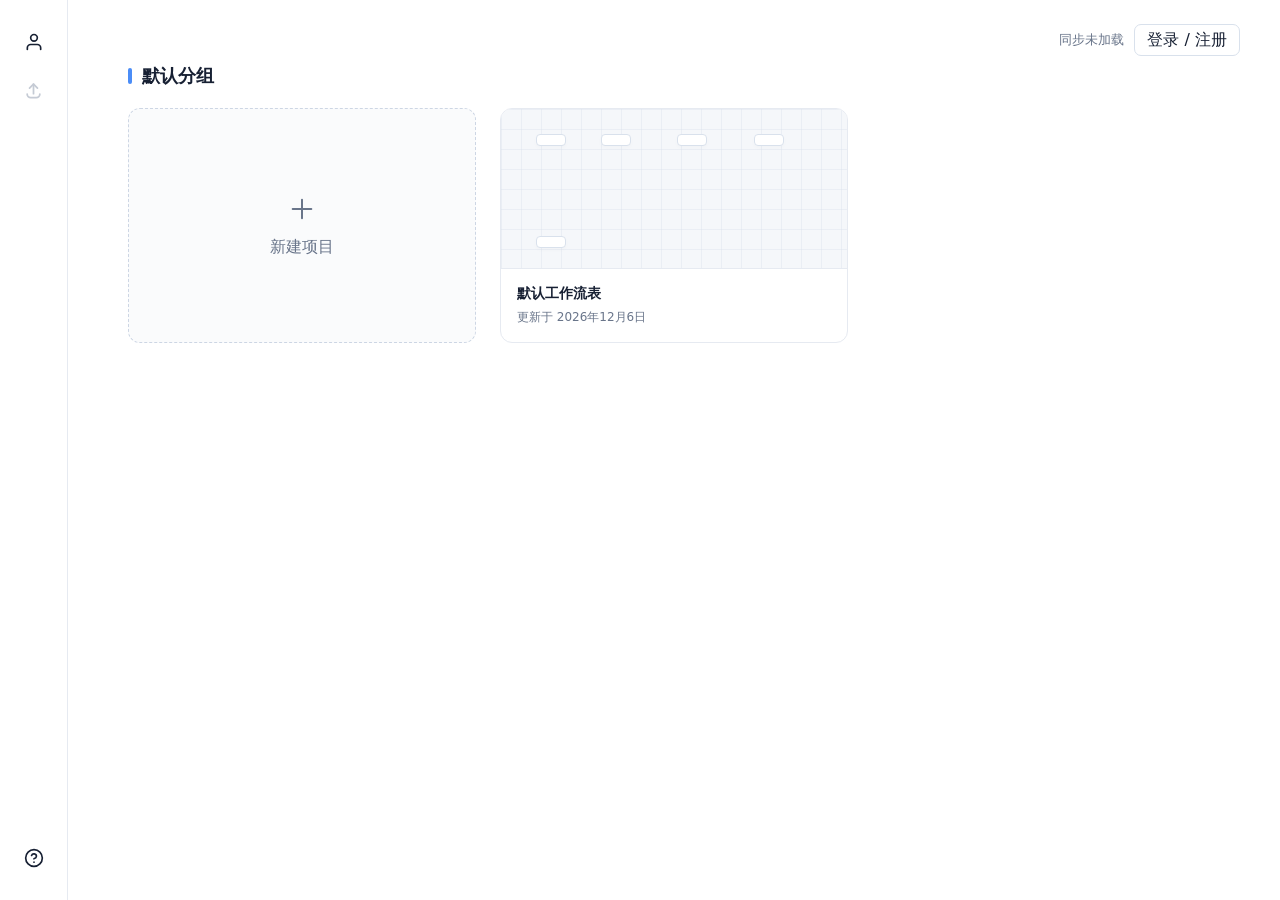
==== commit 57363cd6: "Add files via upload" ====
--- a/index.html
+++ b/index.html
@@ -4,7 +4,7 @@
     <meta charset="UTF-8" />
     <meta name="viewport" content="width=device-width, initial-scale=1.0" />
     <title>自定义工作流表</title>
-    <link rel="stylesheet" href="./workflow-board.css" />
+    <link rel="stylesheet" href="./workflow-board.css?v=1.0.2" />
   </head>
   <body>
 
@@ -256,7 +256,7 @@
     </div>
 
     <script src="https://cdn.jsdelivr.net/npm/@supabase/supabase-js@2"></script>
-    <script src="./supabase-config.js"></script>
-    <script src="./workflow-board.js"></script>
+    <script src="./supabase-config.js?v=1.0.2"></script>
+    <script src="./workflow-board.js?v=1.0.2"></script>
   </body>
 </html>
